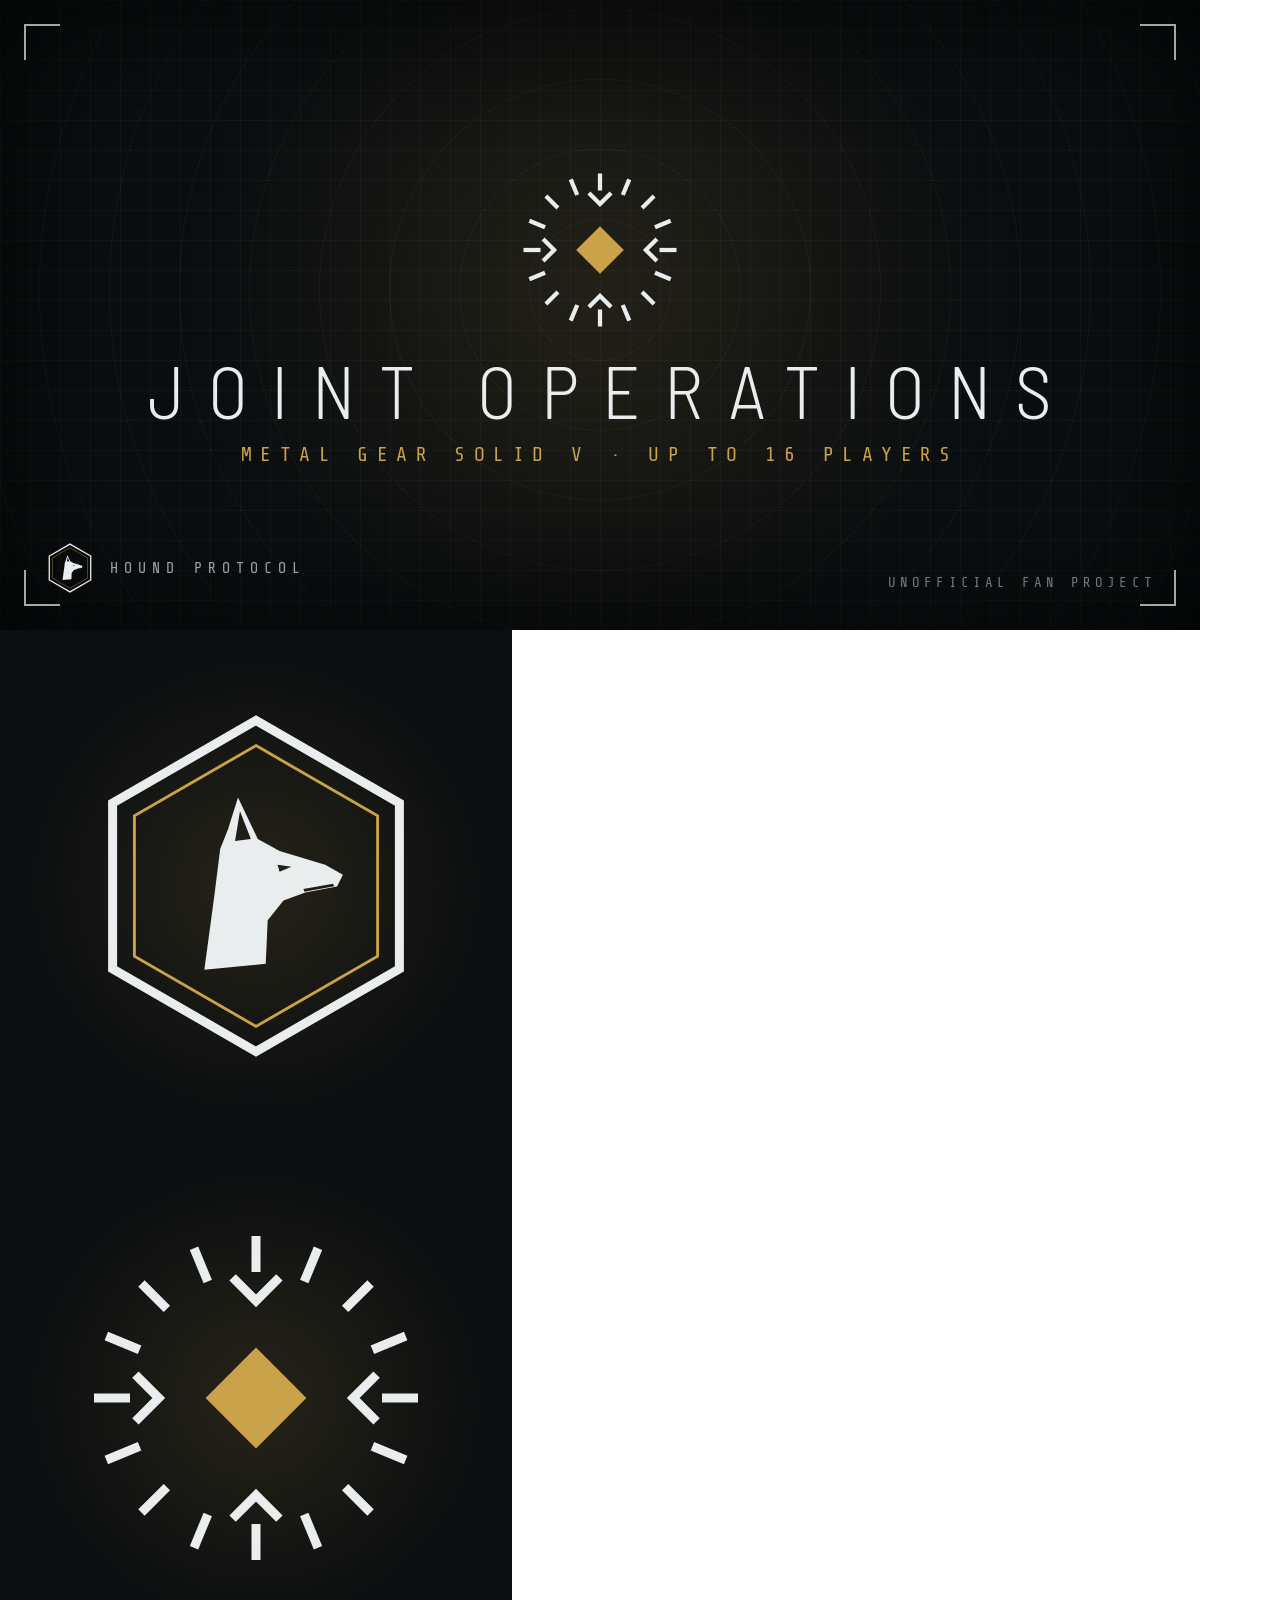
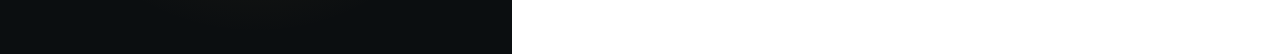
==== tools/brand/render.html @ 0e744085 "v0.0.5: brand marks (Hound Protocol, Joint Operations), favicon, banner, avatars; home centering fix" ====
<!doctype html><html><head><meta charset="utf-8"><style>
@font-face{font-family:B;src:url(../../site/assets/fonts/barlow-semi-condensed-light.woff)}
@font-face{font-family:M;src:url(../../site/assets/fonts/share-tech-mono-regular.woff)}
html,body{margin:0}
.og{width:1200px;height:630px;position:relative;overflow:hidden;color:#e9edee;font-family:B;
background:radial-gradient(circle at 50% 46%,rgba(201,162,74,.12),transparent 55%),repeating-radial-gradient(circle at 50% 46%,rgba(255,255,255,.035) 0 1px,transparent 1px 70px),linear-gradient(rgba(255,255,255,.03) 1px,transparent 1px) 0 0/30px 30px,linear-gradient(90deg,rgba(255,255,255,.03) 1px,transparent 1px) 0 0/30px 30px,#0b0e10}
.og:after{content:"";position:absolute;inset:0;box-shadow:inset 0 0 160px rgba(0,0,0,.85)}
.c{position:absolute;inset:0;display:flex;flex-direction:column;align-items:center;justify-content:center;gap:18px;z-index:1}
.c img.jo{width:170px}
.t{font:200 74px/1 B;letter-spacing:.32em;padding-left:.32em;text-transform:uppercase}
.s{font:400 20px/1 M;letter-spacing:.42em;color:#c9a24a;text-transform:uppercase}
.b{position:absolute;left:44px;bottom:36px;display:flex;align-items:center;gap:14px;z-index:1;font:400 15px M;letter-spacing:.4em;color:#9aa4a8}
.b img{width:52px}
.k{position:absolute;right:44px;bottom:40px;z-index:1;font:400 14px M;letter-spacing:.3em;color:#6f7a7d}
.br{position:absolute;width:34px;height:34px;border:2px solid #e9edee;z-index:1;opacity:.7}
.av{width:512px;height:512px;display:grid;place-items:center;background:radial-gradient(circle,rgba(201,162,74,.14),transparent 65%),#0b0e10}
.av img{width:360px}
</style></head><body>
<div class="og" id="og"><i class="br" style="left:24px;top:24px;border-right:0;border-bottom:0"></i><i class="br" style="right:24px;top:24px;border-left:0;border-bottom:0"></i><i class="br" style="left:24px;bottom:24px;border-right:0;border-top:0"></i><i class="br" style="right:24px;bottom:24px;border-left:0;border-top:0"></i>
<div class="c"><img class="jo" src="../../site/assets/brand/joint-operations-mark.svg"><div class="t">Joint Operations</div><div class="s">Metal Gear Solid V · up to 16 players</div></div>
<div class="b"><img src="../../site/assets/brand/hound-protocol-mark.svg">HOUND PROTOCOL</div><div class="k">UNOFFICIAL FAN PROJECT</div></div>
<div class="av" id="hp"><img src="../../site/assets/brand/hound-protocol-mark.svg"></div>
<div class="av" id="jo"><img src="../../site/assets/brand/joint-operations-mark.svg"></div>
</body></html>
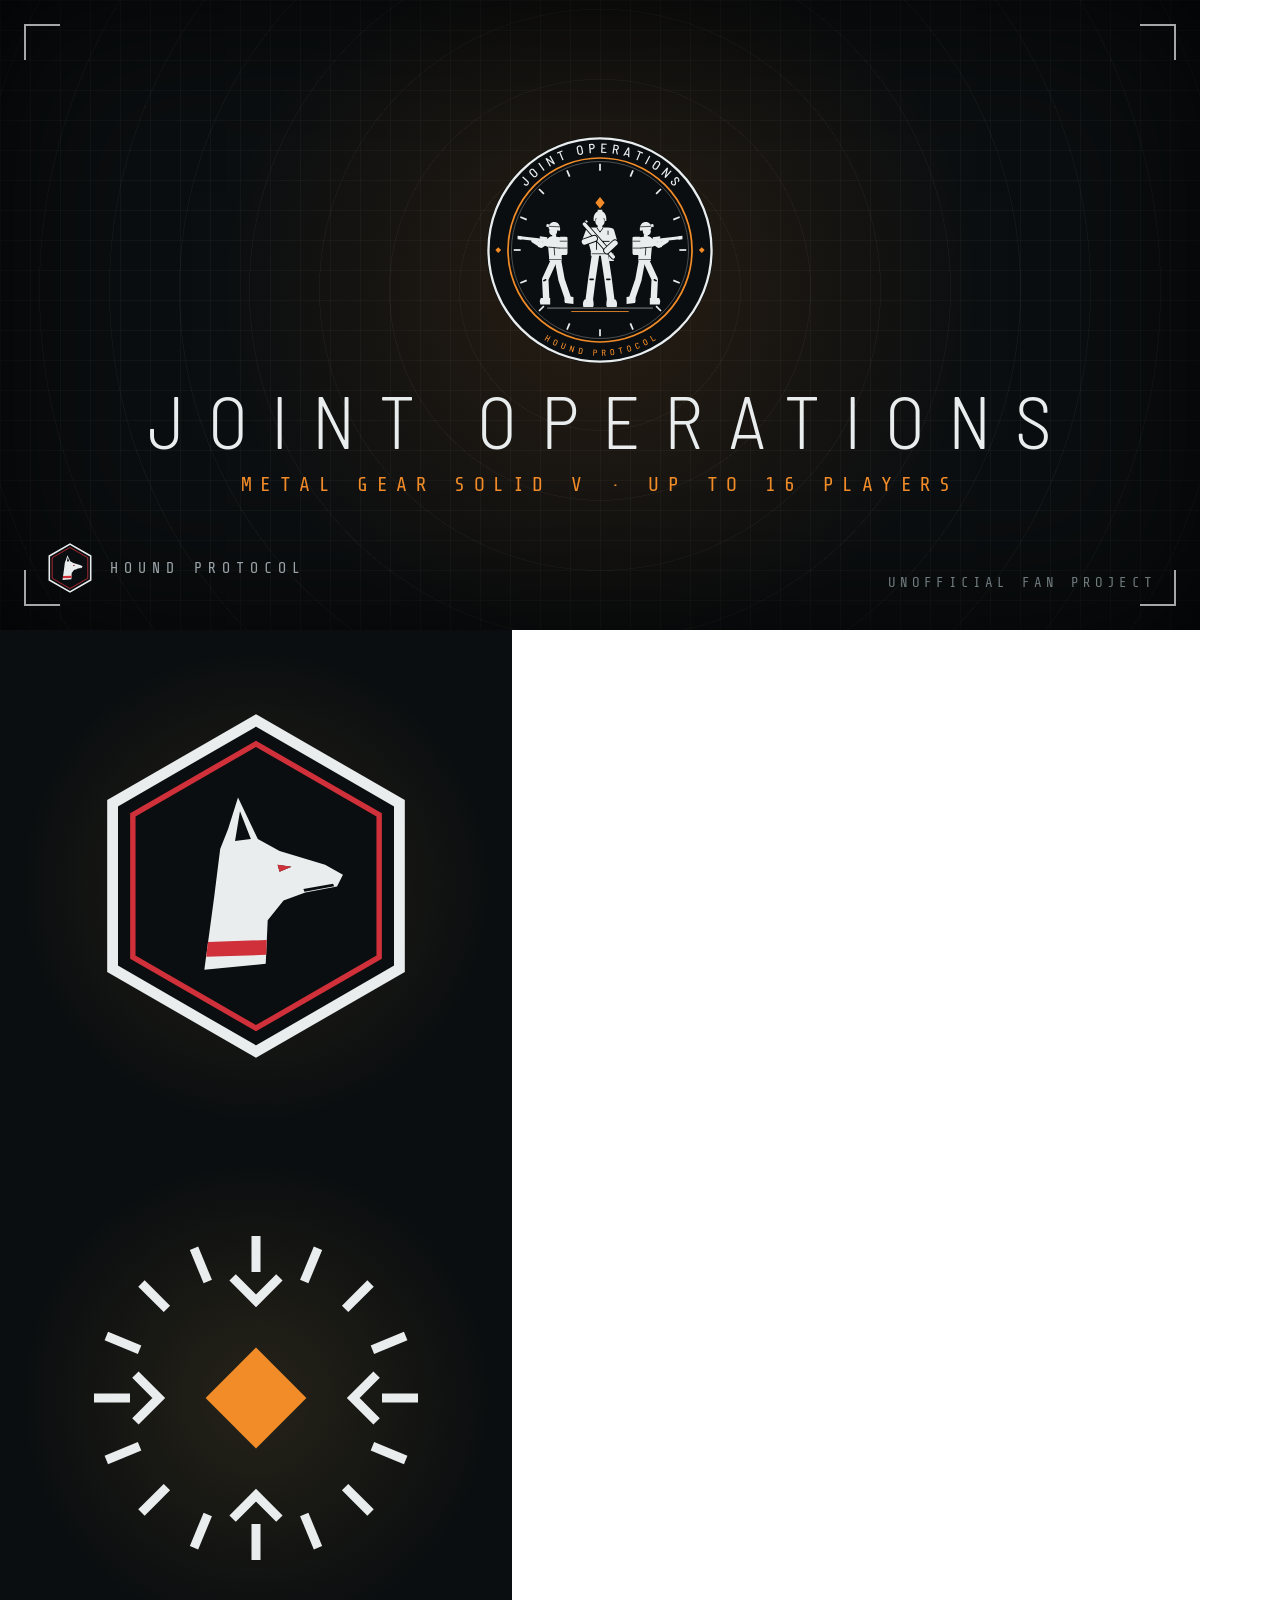
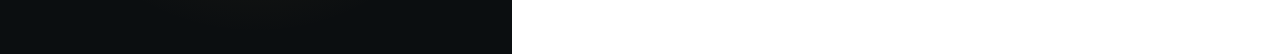
==== commit 9e239046: "v0.0.8: brand colors, license, smoother interface, contract board polish, faster docs Co-Authored-By" ====
--- a/tools/brand/render.html
+++ b/tools/brand/render.html
@@ -3,12 +3,12 @@
 @font-face{font-family:M;src:url(../../site/assets/fonts/share-tech-mono-regular.woff)}
 html,body{margin:0}
 .og{width:1200px;height:630px;position:relative;overflow:hidden;color:#e9edee;font-family:B;
-background:radial-gradient(circle at 50% 46%,rgba(201,162,74,.12),transparent 55%),repeating-radial-gradient(circle at 50% 46%,rgba(255,255,255,.035) 0 1px,transparent 1px 70px),linear-gradient(rgba(255,255,255,.03) 1px,transparent 1px) 0 0/30px 30px,linear-gradient(90deg,rgba(255,255,255,.03) 1px,transparent 1px) 0 0/30px 30px,#0b0e10}
+background:radial-gradient(circle at 50% 46%,rgba(242,140,40,.12),transparent 55%),repeating-radial-gradient(circle at 50% 46%,rgba(255,255,255,.035) 0 1px,transparent 1px 70px),linear-gradient(rgba(255,255,255,.03) 1px,transparent 1px) 0 0/30px 30px,linear-gradient(90deg,rgba(255,255,255,.03) 1px,transparent 1px) 0 0/30px 30px,#0b0e10}
 .og:after{content:"";position:absolute;inset:0;box-shadow:inset 0 0 160px rgba(0,0,0,.85)}
 .c{position:absolute;inset:0;display:flex;flex-direction:column;align-items:center;justify-content:center;gap:18px;z-index:1}
 .c img.jo{width:170px}
 .t{font:200 74px/1 B;letter-spacing:.32em;padding-left:.32em;text-transform:uppercase}
-.s{font:400 20px/1 M;letter-spacing:.42em;color:#c9a24a;text-transform:uppercase}
+.s{font:400 20px/1 M;letter-spacing:.42em;color:#f28c28;text-transform:uppercase}
 .b{position:absolute;left:44px;bottom:36px;display:flex;align-items:center;gap:14px;z-index:1;font:400 15px M;letter-spacing:.4em;color:#9aa4a8}
 .b img{width:52px}
 .k{position:absolute;right:44px;bottom:40px;z-index:1;font:400 14px M;letter-spacing:.3em;color:#6f7a7d}
@@ -17,7 +17,7 @@
 .av img{width:360px}
 </style></head><body>
 <div class="og" id="og"><i class="br" style="left:24px;top:24px;border-right:0;border-bottom:0"></i><i class="br" style="right:24px;top:24px;border-left:0;border-bottom:0"></i><i class="br" style="left:24px;bottom:24px;border-right:0;border-top:0"></i><i class="br" style="right:24px;bottom:24px;border-left:0;border-top:0"></i>
-<div class="c"><img class="jo" src="../../site/assets/brand/joint-operations-mark.svg"><div class="t">Joint Operations</div><div class="s">Metal Gear Solid V · up to 16 players</div></div>
+<div class="c"><img class="jo" src="../../site/assets/brand/joint-operations-emblem.svg" style="width:230px"><div class="t">Joint Operations</div><div class="s">Metal Gear Solid V · up to 16 players</div></div>
 <div class="b"><img src="../../site/assets/brand/hound-protocol-mark.svg">HOUND PROTOCOL</div><div class="k">UNOFFICIAL FAN PROJECT</div></div>
 <div class="av" id="hp"><img src="../../site/assets/brand/hound-protocol-mark.svg"></div>
 <div class="av" id="jo"><img src="../../site/assets/brand/joint-operations-mark.svg"></div>
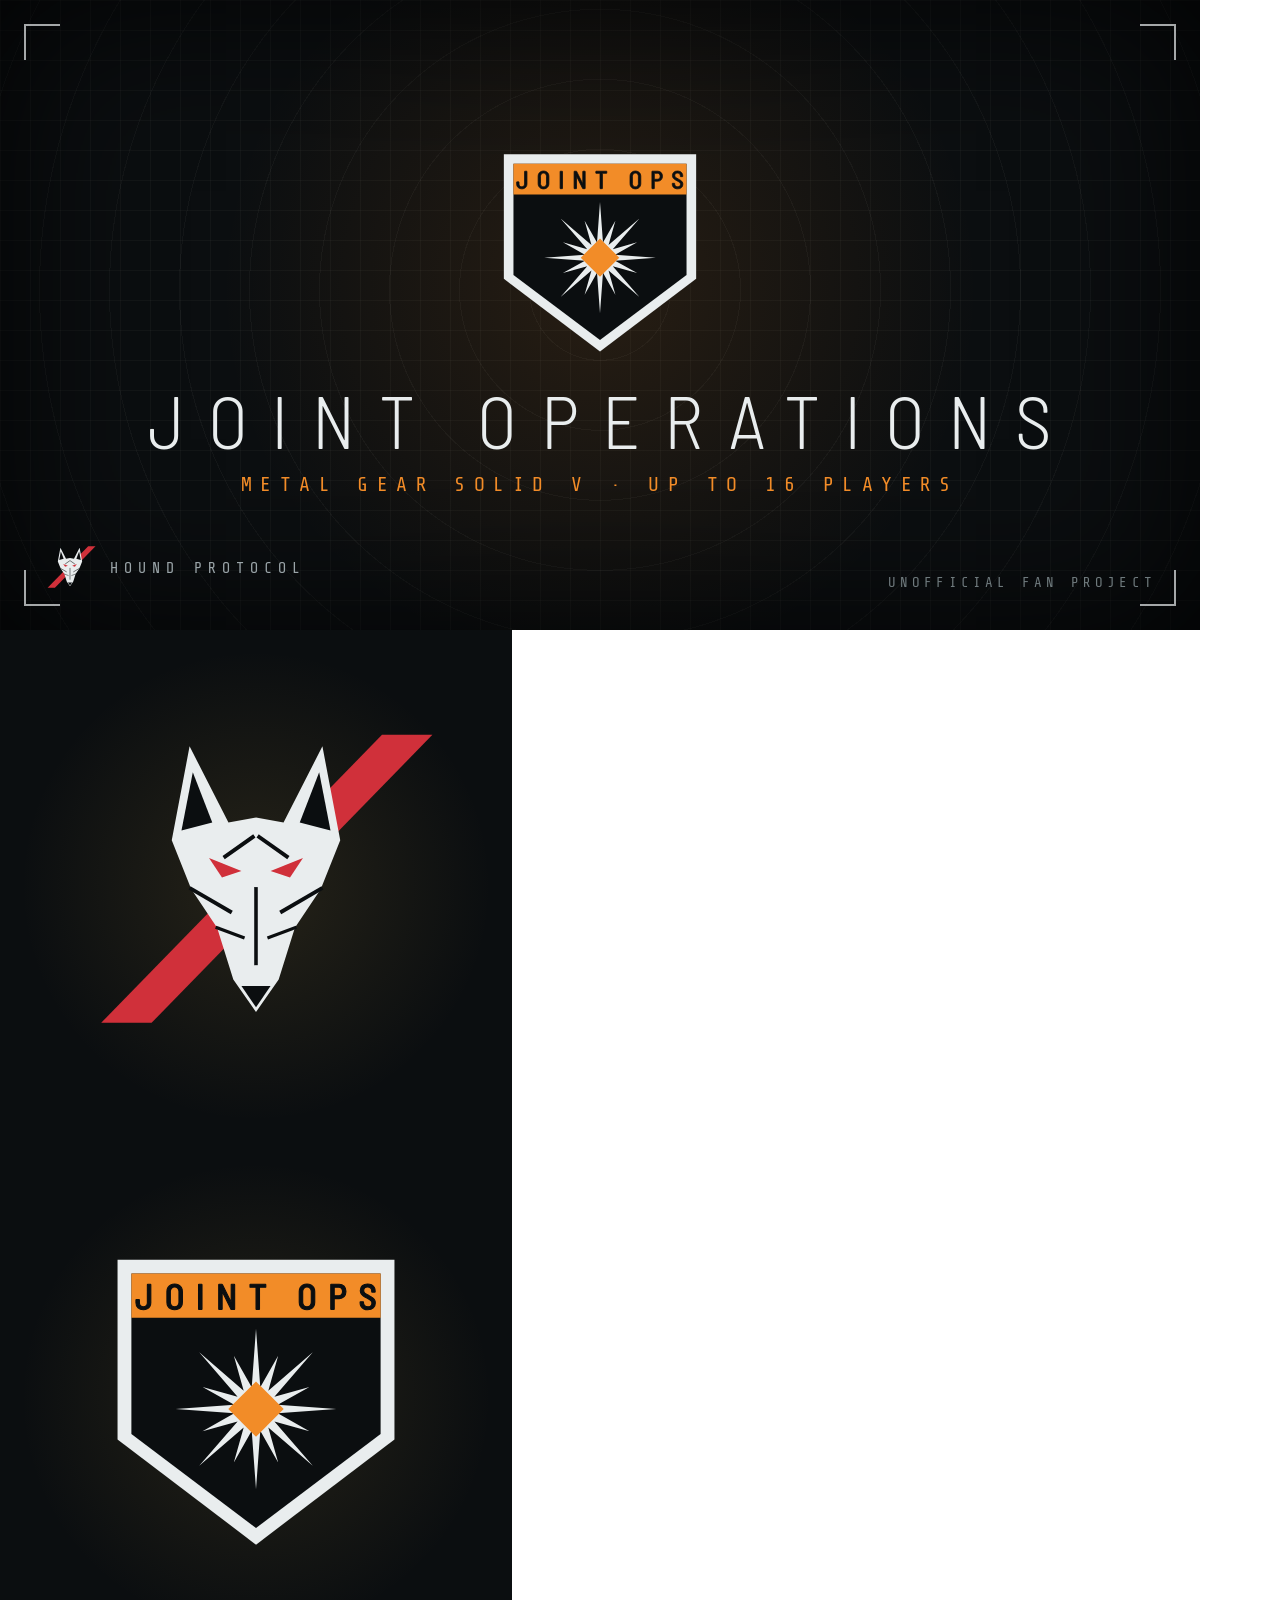
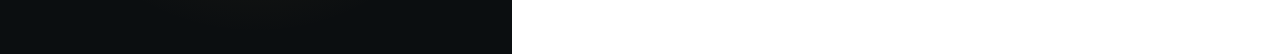
==== commit 338095ee: "v0.0.13: new logos, accountability system, positions board Co-Authored-By: Claude Opus 5.5 <noreply@" ====
--- a/tools/brand/render.html
+++ b/tools/brand/render.html
@@ -17,7 +17,7 @@
 .av img{width:360px}
 </style></head><body>
 <div class="og" id="og"><i class="br" style="left:24px;top:24px;border-right:0;border-bottom:0"></i><i class="br" style="right:24px;top:24px;border-left:0;border-bottom:0"></i><i class="br" style="left:24px;bottom:24px;border-right:0;border-top:0"></i><i class="br" style="right:24px;bottom:24px;border-left:0;border-top:0"></i>
-<div class="c"><img class="jo" src="../../site/assets/brand/joint-operations-emblem.svg" style="width:230px"><div class="t">Joint Operations</div><div class="s">Metal Gear Solid V · up to 16 players</div></div>
+<div class="c"><img class="jo" src="../../site/assets/brand/joint-operations-mark.svg" style="width:250px"><div class="t">Joint Operations</div><div class="s">Metal Gear Solid V · up to 16 players</div></div>
 <div class="b"><img src="../../site/assets/brand/hound-protocol-mark.svg">HOUND PROTOCOL</div><div class="k">UNOFFICIAL FAN PROJECT</div></div>
 <div class="av" id="hp"><img src="../../site/assets/brand/hound-protocol-mark.svg"></div>
 <div class="av" id="jo"><img src="../../site/assets/brand/joint-operations-mark.svg"></div>
